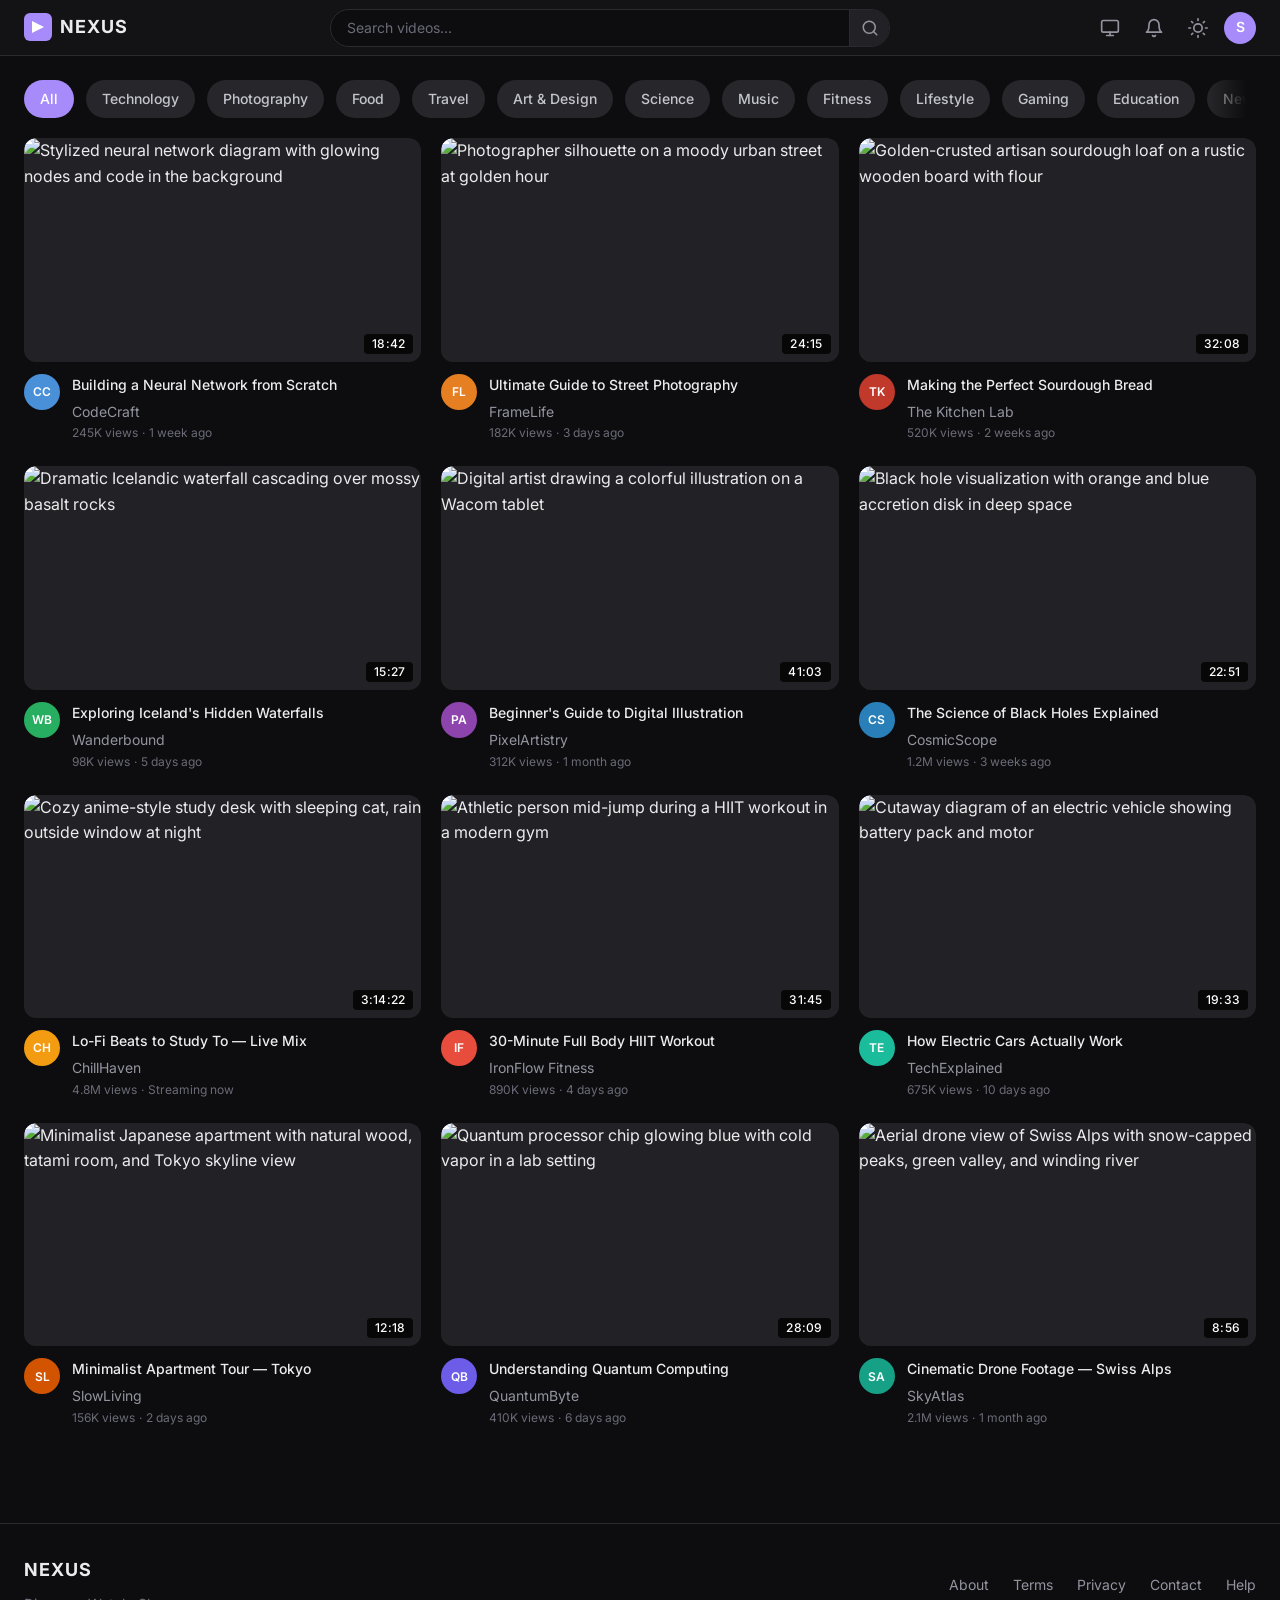
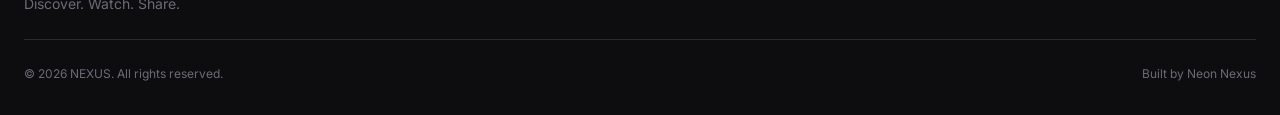
==== index.html @ ee6c2eea "feat(home): add semantic HTML, navigation, video cards, category chips, and responsive grid" ====
<!DOCTYPE html>
<html lang="en">
<head>
  <meta charset="UTF-8">
  <meta name="viewport" content="width=device-width, initial-scale=1.0">
  <meta name="description" content="NEXUS — Discover, watch, and share videos from creators around the world. A next-generation video streaming platform.">
  <meta name="theme-color" content="#0D0D0F">

  <title>NEXUS — Video Streaming Platform</title>

  <!-- Stylesheets -->
  <link rel="stylesheet" href="css/reset.css">
  <link rel="stylesheet" href="css/tokens.css">
  <link rel="stylesheet" href="css/global.css">
  <link rel="stylesheet" href="css/components/nav.css">
  <link rel="stylesheet" href="css/components/category-chips.css">
  <link rel="stylesheet" href="css/components/video-card.css">
  <link rel="stylesheet" href="css/components/footer.css">
  <link rel="stylesheet" href="css/pages/home.css">
</head>
<body data-theme="dark">

  <!-- ============================================================
       HEADER / NAVIGATION
       ============================================================ -->
  <header class="site-header" role="banner">
    <nav class="nav" aria-label="Primary navigation">

      <!-- Hamburger (mobile only) -->
      <button class="nav__hamburger" id="nav-hamburger" aria-label="Open menu" aria-expanded="false" aria-controls="nav-mobile-panel">
        <span class="nav__hamburger-line"></span>
        <span class="nav__hamburger-line"></span>
        <span class="nav__hamburger-line"></span>
      </button>

      <!-- Logo -->
      <a href="/" class="nav__logo" aria-label="NEXUS Home">
        <svg class="nav__logo-icon" viewBox="0 0 28 28" fill="none" xmlns="http://www.w3.org/2000/svg" aria-hidden="true">
          <rect width="28" height="28" rx="6" fill="currentColor"/>
          <path d="M8 8L20 14L8 20V8Z" fill="#FFFFFF"/>
        </svg>
        <span class="nav__logo-text">NEXUS</span>
      </a>

      <!-- Search Bar (visual placeholder — logic is Ananya's phase) -->
      <div class="nav__search">
        <form class="nav__search-form" role="search" action="#" onsubmit="return false;">
          <input
            type="search"
            class="nav__search-input"
            id="search-input"
            placeholder="Search videos..."
            aria-label="Search videos"
            autocomplete="off"
          >
          <!-- TODO(other-phase): Search submission logic (Ananya's phase) -->
          <button type="submit" class="nav__search-btn" aria-label="Search">
            <svg viewBox="0 0 24 24" fill="none" stroke="currentColor" stroke-width="2" stroke-linecap="round" stroke-linejoin="round" aria-hidden="true">
              <circle cx="11" cy="11" r="8"/>
              <line x1="21" y1="21" x2="16.65" y2="16.65"/>
            </svg>
          </button>
        </form>
      </div>

      <!-- Action Buttons -->
      <div class="nav__actions">
        <!-- Create / Upload (placeholder) -->
        <button class="nav__action-btn nav__action-btn--hide-mobile" id="btn-create" aria-label="Create video">
          <svg viewBox="0 0 24 24" fill="none" stroke="currentColor" stroke-width="2" stroke-linecap="round" stroke-linejoin="round" aria-hidden="true">
            <rect x="2" y="3" width="20" height="14" rx="2" ry="2"/>
            <line x1="8" y1="21" x2="16" y2="21"/>
            <line x1="12" y1="17" x2="12" y2="21"/>
          </svg>
        </button>

        <!-- Notifications (placeholder) -->
        <button class="nav__action-btn nav__action-btn--hide-mobile" id="btn-notifications" aria-label="Notifications">
          <svg viewBox="0 0 24 24" fill="none" stroke="currentColor" stroke-width="2" stroke-linecap="round" stroke-linejoin="round" aria-hidden="true">
            <path d="M18 8A6 6 0 0 0 6 8c0 7-3 9-3 9h18s-3-2-3-9"/>
            <path d="M13.73 21a2 2 0 0 1-3.46 0"/>
          </svg>
        </button>

        <!-- Theme Toggle -->
        <button class="nav__action-btn nav__theme-toggle" id="theme-toggle" aria-label="Switch to light mode">
          <!-- Sun icon (shown in dark mode — click to go light) -->
          <svg class="icon-sun" viewBox="0 0 24 24" fill="none" stroke="currentColor" stroke-width="2" stroke-linecap="round" stroke-linejoin="round" aria-hidden="true">
            <circle cx="12" cy="12" r="5"/>
            <line x1="12" y1="1" x2="12" y2="3"/>
            <line x1="12" y1="21" x2="12" y2="23"/>
            <line x1="4.22" y1="4.22" x2="5.64" y2="5.64"/>
            <line x1="18.36" y1="18.36" x2="19.78" y2="19.78"/>
            <line x1="1" y1="12" x2="3" y2="12"/>
            <line x1="21" y1="12" x2="23" y2="12"/>
            <line x1="4.22" y1="19.78" x2="5.64" y2="18.36"/>
            <line x1="18.36" y1="5.64" x2="19.78" y2="4.22"/>
          </svg>
          <!-- Moon icon (shown in light mode — click to go dark) -->
          <svg class="icon-moon" viewBox="0 0 24 24" fill="none" stroke="currentColor" stroke-width="2" stroke-linecap="round" stroke-linejoin="round" aria-hidden="true" style="display: none;">
            <path d="M21 12.79A9 9 0 1 1 11.21 3 7 7 0 0 0 21 12.79z"/>
          </svg>
        </button>

        <!-- Profile Avatar -->
        <button class="nav__avatar" id="btn-profile" aria-label="Your profile">
          S
        </button>
      </div>
    </nav>
  </header>

  <!-- Mobile Nav Panel -->
  <div class="nav__mobile-panel" id="nav-mobile-panel" aria-hidden="true">
    <div class="nav__mobile-search">
      <form class="nav__search-form" role="search" action="#" onsubmit="return false;">
        <input
          type="search"
          class="nav__search-input"
          placeholder="Search videos..."
          aria-label="Search videos on mobile"
          autocomplete="off"
        >
        <button type="submit" class="nav__search-btn" aria-label="Search">
          <svg viewBox="0 0 24 24" fill="none" stroke="currentColor" stroke-width="2" stroke-linecap="round" stroke-linejoin="round" aria-hidden="true">
            <circle cx="11" cy="11" r="8"/>
            <line x1="21" y1="21" x2="16.65" y2="16.65"/>
          </svg>
        </button>
      </form>
    </div>
    <ul class="nav__mobile-links">
      <li>
        <a href="/" class="nav__mobile-link" aria-current="page">
          <svg viewBox="0 0 24 24" fill="none" stroke="currentColor" stroke-width="2" stroke-linecap="round" stroke-linejoin="round" aria-hidden="true">
            <path d="M3 9l9-7 9 7v11a2 2 0 0 1-2 2H5a2 2 0 0 1-2-2z"/>
            <polyline points="9 22 9 12 15 12 15 22"/>
          </svg>
          Home
        </a>
      </li>
      <li>
        <a href="#" class="nav__mobile-link">
          <svg viewBox="0 0 24 24" fill="none" stroke="currentColor" stroke-width="2" stroke-linecap="round" stroke-linejoin="round" aria-hidden="true">
            <polygon points="23 7 16 12 23 17 23 7"/>
            <rect x="1" y="5" width="15" height="14" rx="2" ry="2"/>
          </svg>
          Trending
        </a>
      </li>
      <li>
        <a href="#" class="nav__mobile-link">
          <svg viewBox="0 0 24 24" fill="none" stroke="currentColor" stroke-width="2" stroke-linecap="round" stroke-linejoin="round" aria-hidden="true">
            <path d="M4 11a9 9 0 0 1 9 9"/>
            <path d="M4 4a16 16 0 0 1 16 16"/>
            <circle cx="5" cy="19" r="1"/>
          </svg>
          Subscriptions
        </a>
      </li>
      <li>
        <a href="#" class="nav__mobile-link">
          <svg viewBox="0 0 24 24" fill="none" stroke="currentColor" stroke-width="2" stroke-linecap="round" stroke-linejoin="round" aria-hidden="true">
            <rect x="2" y="2" width="20" height="20" rx="5" ry="5"/>
            <path d="M16 11.37A4 4 0 1 1 12.63 8 4 4 0 0 1 16 11.37z"/>
            <line x1="17.5" y1="6.5" x2="17.51" y2="6.5"/>
          </svg>
          Library
        </a>
      </li>
    </ul>
  </div>

  <!-- ============================================================
       MAIN CONTENT
       ============================================================ -->
  <main class="main-content container" id="main-content">

    <!-- Screen reader only page title -->
    <h1 class="sr-only">NEXUS — Home</h1>

    <!-- ========== Category Chips ========== -->
    <section class="category-chips category-chips--fade-right" aria-label="Video categories">
      <h2 class="sr-only">Categories</h2>
      <div class="category-chips__list" role="tablist" aria-label="Filter by category">
        <button class="category-chip category-chip--active" role="tab" aria-selected="true">All</button>
        <button class="category-chip" role="tab" aria-selected="false">Technology</button>
        <button class="category-chip" role="tab" aria-selected="false">Photography</button>
        <button class="category-chip" role="tab" aria-selected="false">Food</button>
        <button class="category-chip" role="tab" aria-selected="false">Travel</button>
        <button class="category-chip" role="tab" aria-selected="false">Art &amp; Design</button>
        <button class="category-chip" role="tab" aria-selected="false">Science</button>
        <button class="category-chip" role="tab" aria-selected="false">Music</button>
        <button class="category-chip" role="tab" aria-selected="false">Fitness</button>
        <button class="category-chip" role="tab" aria-selected="false">Lifestyle</button>
        <button class="category-chip" role="tab" aria-selected="false">Gaming</button>
        <button class="category-chip" role="tab" aria-selected="false">Education</button>
        <button class="category-chip" role="tab" aria-selected="false">News</button>
        <button class="category-chip" role="tab" aria-selected="false">Film</button>
      </div>
    </section>

    <!-- ========== Video Feed ========== -->
    <section class="video-feed" aria-label="Recommended videos">
      <h2 class="sr-only">Recommended</h2>

      <div class="video-grid">

        <!-- Video Card 1 -->
        <article class="video-card" data-video-id="v001">
          <a href="#" class="video-card__thumbnail" aria-label="Building a Neural Network from Scratch — 18 minutes 42 seconds">
            <img
              class="video-card__thumbnail-img"
              src="assets/thumbnails/thumbnail-01.jpg"
              alt="Stylized neural network diagram with glowing nodes and code in the background"
              loading="lazy"
            >
            <span class="video-card__duration" aria-hidden="true">18:42</span>
          </a>
          <div class="video-card__body">
            <div class="video-card__avatar" aria-hidden="true">
              <div class="video-card__avatar-img" style="background-color: #4A90D9; display:flex; align-items:center; justify-content:center; color:#fff; font-size:0.75rem; font-weight:600; width:100%; height:100%;">CC</div>
            </div>
            <div class="video-card__info">
              <h3 class="video-card__title">Building a Neural Network from Scratch</h3>
              <a href="#" class="video-card__channel">CodeCraft</a>
              <div class="video-card__meta">
                <span>245K views</span>
                <span class="video-card__meta-separator" aria-hidden="true"></span>
                <span>1 week ago</span>
              </div>
            </div>
          </div>
        </article>

        <!-- Video Card 2 -->
        <article class="video-card" data-video-id="v002">
          <a href="#" class="video-card__thumbnail" aria-label="Ultimate Guide to Street Photography — 24 minutes 15 seconds">
            <img
              class="video-card__thumbnail-img"
              src="assets/thumbnails/thumbnail-02.jpg"
              alt="Photographer silhouette on a moody urban street at golden hour"
              loading="lazy"
            >
            <span class="video-card__duration" aria-hidden="true">24:15</span>
          </a>
          <div class="video-card__body">
            <div class="video-card__avatar" aria-hidden="true">
              <div class="video-card__avatar-img" style="background-color: #E67E22; display:flex; align-items:center; justify-content:center; color:#fff; font-size:0.75rem; font-weight:600; width:100%; height:100%;">FL</div>
            </div>
            <div class="video-card__info">
              <h3 class="video-card__title">Ultimate Guide to Street Photography</h3>
              <a href="#" class="video-card__channel">FrameLife</a>
              <div class="video-card__meta">
                <span>182K views</span>
                <span class="video-card__meta-separator" aria-hidden="true"></span>
                <span>3 days ago</span>
              </div>
            </div>
          </div>
        </article>

        <!-- Video Card 3 -->
        <article class="video-card" data-video-id="v003">
          <a href="#" class="video-card__thumbnail" aria-label="Making the Perfect Sourdough Bread — 32 minutes 8 seconds">
            <img
              class="video-card__thumbnail-img"
              src="assets/thumbnails/thumbnail-03.jpg"
              alt="Golden-crusted artisan sourdough loaf on a rustic wooden board with flour"
              loading="lazy"
            >
            <span class="video-card__duration" aria-hidden="true">32:08</span>
          </a>
          <div class="video-card__body">
            <div class="video-card__avatar" aria-hidden="true">
              <div class="video-card__avatar-img" style="background-color: #C0392B; display:flex; align-items:center; justify-content:center; color:#fff; font-size:0.75rem; font-weight:600; width:100%; height:100%;">TK</div>
            </div>
            <div class="video-card__info">
              <h3 class="video-card__title">Making the Perfect Sourdough Bread</h3>
              <a href="#" class="video-card__channel">The Kitchen Lab</a>
              <div class="video-card__meta">
                <span>520K views</span>
                <span class="video-card__meta-separator" aria-hidden="true"></span>
                <span>2 weeks ago</span>
              </div>
            </div>
          </div>
        </article>

        <!-- Video Card 4 -->
        <article class="video-card" data-video-id="v004">
          <a href="#" class="video-card__thumbnail" aria-label="Exploring Iceland's Hidden Waterfalls — 15 minutes 27 seconds">
            <img
              class="video-card__thumbnail-img"
              src="assets/thumbnails/thumbnail-04.jpg"
              alt="Dramatic Icelandic waterfall cascading over mossy basalt rocks"
              loading="lazy"
            >
            <span class="video-card__duration" aria-hidden="true">15:27</span>
          </a>
          <div class="video-card__body">
            <div class="video-card__avatar" aria-hidden="true">
              <div class="video-card__avatar-img" style="background-color: #27AE60; display:flex; align-items:center; justify-content:center; color:#fff; font-size:0.75rem; font-weight:600; width:100%; height:100%;">WB</div>
            </div>
            <div class="video-card__info">
              <h3 class="video-card__title">Exploring Iceland's Hidden Waterfalls</h3>
              <a href="#" class="video-card__channel">Wanderbound</a>
              <div class="video-card__meta">
                <span>98K views</span>
                <span class="video-card__meta-separator" aria-hidden="true"></span>
                <span>5 days ago</span>
              </div>
            </div>
          </div>
        </article>

        <!-- Video Card 5 -->
        <article class="video-card" data-video-id="v005">
          <a href="#" class="video-card__thumbnail" aria-label="Beginner's Guide to Digital Illustration — 41 minutes 3 seconds">
            <img
              class="video-card__thumbnail-img"
              src="assets/thumbnails/thumbnail-05.jpg"
              alt="Digital artist drawing a colorful illustration on a Wacom tablet"
              loading="lazy"
            >
            <span class="video-card__duration" aria-hidden="true">41:03</span>
          </a>
          <div class="video-card__body">
            <div class="video-card__avatar" aria-hidden="true">
              <div class="video-card__avatar-img" style="background-color: #8E44AD; display:flex; align-items:center; justify-content:center; color:#fff; font-size:0.75rem; font-weight:600; width:100%; height:100%;">PA</div>
            </div>
            <div class="video-card__info">
              <h3 class="video-card__title">Beginner's Guide to Digital Illustration</h3>
              <a href="#" class="video-card__channel">PixelArtistry</a>
              <div class="video-card__meta">
                <span>312K views</span>
                <span class="video-card__meta-separator" aria-hidden="true"></span>
                <span>1 month ago</span>
              </div>
            </div>
          </div>
        </article>

        <!-- Video Card 6 -->
        <article class="video-card" data-video-id="v006">
          <a href="#" class="video-card__thumbnail" aria-label="The Science of Black Holes Explained — 22 minutes 51 seconds">
            <img
              class="video-card__thumbnail-img"
              src="assets/thumbnails/thumbnail-06.jpg"
              alt="Black hole visualization with orange and blue accretion disk in deep space"
              loading="lazy"
            >
            <span class="video-card__duration" aria-hidden="true">22:51</span>
          </a>
          <div class="video-card__body">
            <div class="video-card__avatar" aria-hidden="true">
              <div class="video-card__avatar-img" style="background-color: #2980B9; display:flex; align-items:center; justify-content:center; color:#fff; font-size:0.75rem; font-weight:600; width:100%; height:100%;">CS</div>
            </div>
            <div class="video-card__info">
              <h3 class="video-card__title">The Science of Black Holes Explained</h3>
              <a href="#" class="video-card__channel">CosmicScope</a>
              <div class="video-card__meta">
                <span>1.2M views</span>
                <span class="video-card__meta-separator" aria-hidden="true"></span>
                <span>3 weeks ago</span>
              </div>
            </div>
          </div>
        </article>

        <!-- Video Card 7 -->
        <article class="video-card" data-video-id="v007">
          <a href="#" class="video-card__thumbnail" aria-label="Lo-Fi Beats to Study To — Live Mix — 3 hours 14 minutes 22 seconds">
            <img
              class="video-card__thumbnail-img"
              src="assets/thumbnails/thumbnail-07.jpg"
              alt="Cozy anime-style study desk with sleeping cat, rain outside window at night"
              loading="lazy"
            >
            <span class="video-card__duration" aria-hidden="true">3:14:22</span>
          </a>
          <div class="video-card__body">
            <div class="video-card__avatar" aria-hidden="true">
              <div class="video-card__avatar-img" style="background-color: #F39C12; display:flex; align-items:center; justify-content:center; color:#fff; font-size:0.75rem; font-weight:600; width:100%; height:100%;">CH</div>
            </div>
            <div class="video-card__info">
              <h3 class="video-card__title">Lo-Fi Beats to Study To — Live Mix</h3>
              <a href="#" class="video-card__channel">ChillHaven</a>
              <div class="video-card__meta">
                <span>4.8M views</span>
                <span class="video-card__meta-separator" aria-hidden="true"></span>
                <span>Streaming now</span>
              </div>
            </div>
          </div>
        </article>

        <!-- Video Card 8 -->
        <article class="video-card" data-video-id="v008">
          <a href="#" class="video-card__thumbnail" aria-label="30-Minute Full Body HIIT Workout — 31 minutes 45 seconds">
            <img
              class="video-card__thumbnail-img"
              src="assets/thumbnails/thumbnail-08.jpg"
              alt="Athletic person mid-jump during a HIIT workout in a modern gym"
              loading="lazy"
            >
            <span class="video-card__duration" aria-hidden="true">31:45</span>
          </a>
          <div class="video-card__body">
            <div class="video-card__avatar" aria-hidden="true">
              <div class="video-card__avatar-img" style="background-color: #E74C3C; display:flex; align-items:center; justify-content:center; color:#fff; font-size:0.75rem; font-weight:600; width:100%; height:100%;">IF</div>
            </div>
            <div class="video-card__info">
              <h3 class="video-card__title">30-Minute Full Body HIIT Workout</h3>
              <a href="#" class="video-card__channel">IronFlow Fitness</a>
              <div class="video-card__meta">
                <span>890K views</span>
                <span class="video-card__meta-separator" aria-hidden="true"></span>
                <span>4 days ago</span>
              </div>
            </div>
          </div>
        </article>

        <!-- Video Card 9 -->
        <article class="video-card" data-video-id="v009">
          <a href="#" class="video-card__thumbnail" aria-label="How Electric Cars Actually Work — 19 minutes 33 seconds">
            <img
              class="video-card__thumbnail-img"
              src="assets/thumbnails/thumbnail-09.jpg"
              alt="Cutaway diagram of an electric vehicle showing battery pack and motor"
              loading="lazy"
            >
            <span class="video-card__duration" aria-hidden="true">19:33</span>
          </a>
          <div class="video-card__body">
            <div class="video-card__avatar" aria-hidden="true">
              <div class="video-card__avatar-img" style="background-color: #1ABC9C; display:flex; align-items:center; justify-content:center; color:#fff; font-size:0.75rem; font-weight:600; width:100%; height:100%;">TE</div>
            </div>
            <div class="video-card__info">
              <h3 class="video-card__title">How Electric Cars Actually Work</h3>
              <a href="#" class="video-card__channel">TechExplained</a>
              <div class="video-card__meta">
                <span>675K views</span>
                <span class="video-card__meta-separator" aria-hidden="true"></span>
                <span>10 days ago</span>
              </div>
            </div>
          </div>
        </article>

        <!-- Video Card 10 -->
        <article class="video-card" data-video-id="v010">
          <a href="#" class="video-card__thumbnail" aria-label="Minimalist Apartment Tour — Tokyo — 12 minutes 18 seconds">
            <img
              class="video-card__thumbnail-img"
              src="assets/thumbnails/thumbnail-10.jpg"
              alt="Minimalist Japanese apartment with natural wood, tatami room, and Tokyo skyline view"
              loading="lazy"
            >
            <span class="video-card__duration" aria-hidden="true">12:18</span>
          </a>
          <div class="video-card__body">
            <div class="video-card__avatar" aria-hidden="true">
              <div class="video-card__avatar-img" style="background-color: #D35400; display:flex; align-items:center; justify-content:center; color:#fff; font-size:0.75rem; font-weight:600; width:100%; height:100%;">SL</div>
            </div>
            <div class="video-card__info">
              <h3 class="video-card__title">Minimalist Apartment Tour — Tokyo</h3>
              <a href="#" class="video-card__channel">SlowLiving</a>
              <div class="video-card__meta">
                <span>156K views</span>
                <span class="video-card__meta-separator" aria-hidden="true"></span>
                <span>2 days ago</span>
              </div>
            </div>
          </div>
        </article>

        <!-- Video Card 11 -->
        <article class="video-card" data-video-id="v011">
          <a href="#" class="video-card__thumbnail" aria-label="Understanding Quantum Computing — 28 minutes 9 seconds">
            <img
              class="video-card__thumbnail-img"
              src="assets/thumbnails/thumbnail-11.jpg"
              alt="Quantum processor chip glowing blue with cold vapor in a lab setting"
              loading="lazy"
            >
            <span class="video-card__duration" aria-hidden="true">28:09</span>
          </a>
          <div class="video-card__body">
            <div class="video-card__avatar" aria-hidden="true">
              <div class="video-card__avatar-img" style="background-color: #6C5CE7; display:flex; align-items:center; justify-content:center; color:#fff; font-size:0.75rem; font-weight:600; width:100%; height:100%;">QB</div>
            </div>
            <div class="video-card__info">
              <h3 class="video-card__title">Understanding Quantum Computing</h3>
              <a href="#" class="video-card__channel">QuantumByte</a>
              <div class="video-card__meta">
                <span>410K views</span>
                <span class="video-card__meta-separator" aria-hidden="true"></span>
                <span>6 days ago</span>
              </div>
            </div>
          </div>
        </article>

        <!-- Video Card 12 -->
        <article class="video-card" data-video-id="v012">
          <a href="#" class="video-card__thumbnail" aria-label="Cinematic Drone Footage — Swiss Alps — 8 minutes 56 seconds">
            <img
              class="video-card__thumbnail-img"
              src="assets/thumbnails/thumbnail-12.jpg"
              alt="Aerial drone view of Swiss Alps with snow-capped peaks, green valley, and winding river"
              loading="lazy"
            >
            <span class="video-card__duration" aria-hidden="true">8:56</span>
          </a>
          <div class="video-card__body">
            <div class="video-card__avatar" aria-hidden="true">
              <div class="video-card__avatar-img" style="background-color: #16A085; display:flex; align-items:center; justify-content:center; color:#fff; font-size:0.75rem; font-weight:600; width:100%; height:100%;">SA</div>
            </div>
            <div class="video-card__info">
              <h3 class="video-card__title">Cinematic Drone Footage — Swiss Alps</h3>
              <a href="#" class="video-card__channel">SkyAtlas</a>
              <div class="video-card__meta">
                <span>2.1M views</span>
                <span class="video-card__meta-separator" aria-hidden="true"></span>
                <span>1 month ago</span>
              </div>
            </div>
          </div>
        </article>

      </div>
    </section>

  </main>

  <!-- ============================================================
       FOOTER
       ============================================================ -->
  <footer class="site-footer" role="contentinfo">
    <div class="footer__inner">
      <div class="footer__brand">
        <span class="footer__logo">NEXUS</span>
        <span class="footer__tagline">Discover. Watch. Share.</span>
      </div>
      <nav class="footer__links" aria-label="Footer navigation">
        <a href="#" class="footer__link">About</a>
        <a href="#" class="footer__link">Terms</a>
        <a href="#" class="footer__link">Privacy</a>
        <a href="#" class="footer__link">Contact</a>
        <a href="#" class="footer__link">Help</a>
      </nav>
    </div>
    <div class="footer__bottom">
      <span class="footer__copyright">&copy; 2026 NEXUS. All rights reserved.</span>
      <span class="footer__team">Built by Neon Nexus</span>
    </div>
  </footer>

  <!-- Scripts -->
  <script src="js/theme-toggle.js"></script>

</body>
</html>
---- css/tokens.css ----
/* ============================================================
   NEXUS Design Tokens
   All visual values (colors, type, spacing, shadows, radii,
   transitions) are defined here as CSS custom properties.
   
   Theme switching is handled via data-theme attribute on <body>.
   Default: dark theme. Light theme overrides below.
   ============================================================ */

/* --- Light Theme (default root values) --- */
:root,
[data-theme="light"] {
  /* Backgrounds */
  --color-bg-primary: #F8F9FA;
  --color-bg-secondary: #FFFFFF;
  --color-bg-tertiary: #F0F1F3;
  --color-bg-nav: #FFFFFF;

  /* Text */
  --color-text-primary: #111113;
  --color-text-secondary: #5C5C66;
  --color-text-tertiary: #8E8E99;

  /* Accent — Indigo-Violet */
  --color-accent: #6C5CE7;
  --color-accent-hover: #5A4BD6;
  --color-accent-subtle: #EDE9FE;

  /* Borders & Utility */
  --color-border: #E2E3E7;
  --color-danger: #E53E3E;

  /* Chips */
  --color-chip-bg: #E8E9EC;
  --color-chip-text: #3A3A42;
  --color-chip-active-bg: #6C5CE7;
  --color-chip-active-text: #FFFFFF;

  /* Shadows */
  --shadow-sm: 0 1px 2px rgba(0, 0, 0, 0.05);
  --shadow-md: 0 4px 12px rgba(0, 0, 0, 0.08);
  --shadow-lg: 0 8px 24px rgba(0, 0, 0, 0.12);

  /* Scrollbar */
  --color-scrollbar-thumb: #C4C4CC;
  --color-scrollbar-track: transparent;
}

/* --- Dark Theme --- */
[data-theme="dark"] {
  /* Backgrounds */
  --color-bg-primary: #0D0D0F;
  --color-bg-secondary: #18181B;
  --color-bg-tertiary: #222226;
  --color-bg-nav: #131316;

  /* Text */
  --color-text-primary: #ECECEE;
  --color-text-secondary: #9494A0;
  --color-text-tertiary: #6B6B78;

  /* Accent — Indigo-Violet (lighter for dark bg) */
  --color-accent: #A78BFA;
  --color-accent-hover: #B49CFC;
  --color-accent-subtle: #1E1639;

  /* Borders & Utility */
  --color-border: #2A2A2F;
  --color-danger: #FC8181;

  /* Chips */
  --color-chip-bg: #27272B;
  --color-chip-text: #C4C4CC;
  --color-chip-active-bg: #A78BFA;
  --color-chip-active-text: #FFFFFF;

  /* Shadows (increased opacity for dark surfaces) */
  --shadow-sm: 0 1px 2px rgba(0, 0, 0, 0.2);
  --shadow-md: 0 4px 12px rgba(0, 0, 0, 0.3);
  --shadow-lg: 0 8px 24px rgba(0, 0, 0, 0.4);

  /* Scrollbar */
  --color-scrollbar-thumb: #3A3A42;
  --color-scrollbar-track: transparent;
}

/* --- Typography --- */
:root {
  --font-family: 'Inter', system-ui, -apple-system, sans-serif;

  /* Type Scale */
  --font-size-xs: 0.75rem;    /* 12px */
  --font-size-sm: 0.875rem;   /* 14px */
  --font-size-base: 1rem;     /* 16px */
  --font-size-lg: 1.125rem;   /* 18px */
  --font-size-xl: 1.5rem;     /* 24px */
  --font-size-2xl: 2rem;      /* 32px */

  /* Font Weights */
  --font-weight-regular: 400;
  --font-weight-medium: 500;
  --font-weight-semibold: 600;
  --font-weight-bold: 700;

  /* Line Heights */
  --line-height-tight: 1.2;
  --line-height-snug: 1.3;
  --line-height-normal: 1.5;
  --line-height-relaxed: 1.6;
}

/* --- Spacing Scale (4px base) --- */
:root {
  --space-1: 0.25rem;   /* 4px */
  --space-2: 0.5rem;    /* 8px */
  --space-3: 0.75rem;   /* 12px */
  --space-4: 1rem;      /* 16px */
  --space-5: 1.25rem;   /* 20px */
  --space-6: 1.5rem;    /* 24px */
  --space-8: 2rem;      /* 32px */
  --space-10: 2.5rem;   /* 40px */
  --space-12: 3rem;     /* 48px */
  --space-16: 4rem;     /* 64px */
}

/* --- Border Radius --- */
:root {
  --radius-sm: 4px;
  --radius-md: 8px;
  --radius-lg: 12px;
  --radius-full: 9999px;
}

/* --- Transitions --- */
:root {
  --transition-fast: 120ms ease;
  --transition-base: 200ms ease;
  --transition-slow: 350ms ease;
}

/* --- Z-Index Scale --- */
:root {
  --z-dropdown: 100;
  --z-nav: 200;
  --z-overlay: 300;
  --z-modal: 400;
}

/* --- Layout --- */
:root {
  --nav-height: 3.5rem;       /* 56px */
  --content-max-width: 1600px;
  --content-padding: var(--space-6);
}
---- css/global.css ----
/* ============================================================
   NEXUS Global Styles
   Base typography, body styling, scrollbar, utilities, and
   layout helpers. Applies design tokens from tokens.css.
   ============================================================ */

/* --- Google Fonts import (Inter) --- */
@import url('https://fonts.googleapis.com/css2?family=Inter:wght@400;500;600;700&display=swap');

/* --- Body --- */
body {
  font-family: var(--font-family);
  font-size: var(--font-size-base);
  font-weight: var(--font-weight-regular);
  line-height: var(--line-height-relaxed);
  color: var(--color-text-primary);
  background-color: var(--color-bg-primary);
  transition: background-color var(--transition-base), color var(--transition-base);
}

/* --- Headings --- */
h1, h2, h3, h4, h5, h6 {
  color: var(--color-text-primary);
  line-height: var(--line-height-snug);
}

h1 {
  font-size: var(--font-size-2xl);
  font-weight: var(--font-weight-bold);
}

h2 {
  font-size: var(--font-size-xl);
  font-weight: var(--font-weight-semibold);
}

h3 {
  font-size: var(--font-size-lg);
  font-weight: var(--font-weight-medium);
}

/* --- Links --- */
a:hover {
  color: var(--color-accent);
}

/* --- Focus Visible --- */
:focus-visible {
  outline: 2px solid var(--color-accent);
  outline-offset: 2px;
}

/* Remove default focus for mouse users */
:focus:not(:focus-visible) {
  outline: none;
}

/* --- Scrollbar Styling (Webkit) --- */
::-webkit-scrollbar {
  width: 8px;
  height: 8px;
}

::-webkit-scrollbar-track {
  background: var(--color-scrollbar-track);
}

::-webkit-scrollbar-thumb {
  background: var(--color-scrollbar-thumb);
  border-radius: var(--radius-full);
}

::-webkit-scrollbar-thumb:hover {
  background: var(--color-text-tertiary);
}

/* Firefox scrollbar */
* {
  scrollbar-width: thin;
  scrollbar-color: var(--color-scrollbar-thumb) var(--color-scrollbar-track);
}

/* --- Utility Classes --- */

/* Screen reader only */
.sr-only {
  position: absolute;
  width: 1px;
  height: 1px;
  padding: 0;
  margin: -1px;
  overflow: hidden;
  clip: rect(0, 0, 0, 0);
  white-space: nowrap;
  border: 0;
}

/* Container */
.container {
  width: 100%;
  max-width: var(--content-max-width);
  margin-inline: auto;
  padding-inline: var(--content-padding);
}

/* Text truncation (single line) */
.text-truncate {
  overflow: hidden;
  text-overflow: ellipsis;
  white-space: nowrap;
}

/* Multi-line clamp */
.line-clamp-2 {
  display: -webkit-box;
  -webkit-line-clamp: 2;
  -webkit-box-orient: vertical;
  overflow: hidden;
}

/* --- Selection --- */
::selection {
  background-color: var(--color-accent);
  color: #FFFFFF;
}
---- css/components/nav.css ----
/* ============================================================
   NEXUS Navigation Component
   Top navigation bar with logo, search, and action controls.
   Responsive: collapses to hamburger menu on mobile.
   ============================================================ */

/* --- Nav Bar --- */
.site-header {
  position: fixed;
  top: 0;
  left: 0;
  right: 0;
  z-index: var(--z-nav);
  height: var(--nav-height);
  background-color: var(--color-bg-nav);
  border-bottom: 1px solid var(--color-border);
  transition: background-color var(--transition-base), border-color var(--transition-base);
}

.nav {
  display: flex;
  align-items: center;
  gap: var(--space-4);
  height: 100%;
  max-width: var(--content-max-width);
  margin-inline: auto;
  padding-inline: var(--content-padding);
}

/* --- Logo --- */
.nav__logo {
  display: flex;
  align-items: center;
  gap: var(--space-2);
  flex-shrink: 0;
  text-decoration: none;
}

.nav__logo-icon {
  width: 28px;
  height: 28px;
  color: var(--color-accent);
}

.nav__logo-text {
  font-size: var(--font-size-lg);
  font-weight: var(--font-weight-bold);
  color: var(--color-text-primary);
  letter-spacing: 0.06em;
}

/* --- Search Bar --- */
.nav__search {
  flex: 1;
  max-width: 560px;
  margin-inline: auto;
  display: flex;
  align-items: center;
}

.nav__search-form {
  display: flex;
  align-items: center;
  width: 100%;
  background-color: var(--color-bg-primary);
  border: 1px solid var(--color-border);
  border-radius: var(--radius-full);
  overflow: hidden;
  transition: border-color var(--transition-fast);
}

.nav__search-form:focus-within {
  border-color: var(--color-accent);
}

.nav__search-input {
  flex: 1;
  height: 36px;
  padding-inline: var(--space-4);
  background: transparent;
  border: none;
  font-size: var(--font-size-sm);
  color: var(--color-text-primary);
}

.nav__search-input::placeholder {
  color: var(--color-text-tertiary);
}

.nav__search-input:focus {
  outline: none;
}

.nav__search-btn {
  display: flex;
  align-items: center;
  justify-content: center;
  width: 40px;
  height: 36px;
  background-color: var(--color-bg-tertiary);
  border-left: 1px solid var(--color-border);
  color: var(--color-text-secondary);
  transition: color var(--transition-fast), background-color var(--transition-fast);
}

.nav__search-btn:hover {
  color: var(--color-text-primary);
  background-color: var(--color-border);
}

.nav__search-btn svg {
  width: 18px;
  height: 18px;
}

/* --- Nav Actions --- */
.nav__actions {
  display: flex;
  align-items: center;
  gap: var(--space-2);
  flex-shrink: 0;
}

.nav__action-btn {
  display: flex;
  align-items: center;
  justify-content: center;
  width: 36px;
  height: 36px;
  border-radius: var(--radius-full);
  color: var(--color-text-secondary);
  transition: color var(--transition-fast), background-color var(--transition-fast);
}

.nav__action-btn:hover {
  color: var(--color-text-primary);
  background-color: var(--color-bg-tertiary);
}

.nav__action-btn svg {
  width: 20px;
  height: 20px;
}

/* Theme toggle button specific */
.nav__theme-toggle {
  position: relative;
}

/* Avatar */
.nav__avatar {
  width: 32px;
  height: 32px;
  border-radius: var(--radius-full);
  background-color: var(--color-accent);
  display: flex;
  align-items: center;
  justify-content: center;
  color: #FFFFFF;
  font-size: var(--font-size-sm);
  font-weight: var(--font-weight-semibold);
  cursor: pointer;
  transition: opacity var(--transition-fast);
}

.nav__avatar:hover {
  opacity: 0.85;
}

/* --- Hamburger Menu Button --- */
.nav__hamburger {
  display: none; /* shown on mobile */
  flex-direction: column;
  justify-content: center;
  align-items: center;
  width: 36px;
  height: 36px;
  gap: 5px;
  border-radius: var(--radius-md);
  color: var(--color-text-secondary);
  transition: color var(--transition-fast);
}

.nav__hamburger:hover {
  color: var(--color-text-primary);
}

.nav__hamburger-line {
  display: block;
  width: 18px;
  height: 2px;
  background-color: currentColor;
  border-radius: 1px;
  transition: transform var(--transition-base), opacity var(--transition-fast);
}

/* Hamburger active/open state */
.nav__hamburger[aria-expanded="true"] .nav__hamburger-line:nth-child(1) {
  transform: translateY(7px) rotate(45deg);
}

.nav__hamburger[aria-expanded="true"] .nav__hamburger-line:nth-child(2) {
  opacity: 0;
}

.nav__hamburger[aria-expanded="true"] .nav__hamburger-line:nth-child(3) {
  transform: translateY(-7px) rotate(-45deg);
}

/* --- Mobile Nav Panel --- */
.nav__mobile-panel {
  display: none;
  position: fixed;
  top: var(--nav-height);
  left: 0;
  right: 0;
  bottom: 0;
  background-color: var(--color-bg-nav);
  border-top: 1px solid var(--color-border);
  padding: var(--space-6);
  z-index: var(--z-overlay);
  overflow-y: auto;
  animation: slideDown var(--transition-slow) forwards;
}

.nav__mobile-panel[aria-hidden="false"] {
  display: block;
}

@keyframes slideDown {
  from {
    opacity: 0;
    transform: translateY(-8px);
  }
  to {
    opacity: 1;
    transform: translateY(0);
  }
}

.nav__mobile-search {
  margin-bottom: var(--space-6);
}

.nav__mobile-search .nav__search-form {
  max-width: none;
}

.nav__mobile-links {
  display: flex;
  flex-direction: column;
  gap: var(--space-1);
}

.nav__mobile-link {
  display: flex;
  align-items: center;
  gap: var(--space-3);
  padding: var(--space-3) var(--space-4);
  border-radius: var(--radius-md);
  color: var(--color-text-primary);
  font-size: var(--font-size-base);
  font-weight: var(--font-weight-medium);
  transition: background-color var(--transition-fast);
}

.nav__mobile-link:hover {
  background-color: var(--color-bg-tertiary);
  color: var(--color-text-primary);
}

.nav__mobile-link svg {
  width: 20px;
  height: 20px;
  color: var(--color-text-secondary);
}

/* --- Responsive --- */

/* Tablet and below: hide search bar in main nav, show hamburger */
@media (max-width: 639px) {
  .nav__search {
    display: none;
  }

  .nav__hamburger {
    display: flex;
  }

  /* Hide some action buttons on mobile, keep theme toggle */
  .nav__action-btn--hide-mobile {
    display: none;
  }
}

/* Tablet: show search, hide hamburger */
@media (min-width: 640px) {
  .nav__mobile-panel {
    display: none !important;
  }
}
---- css/components/category-chips.css ----
/* ============================================================
   NEXUS Category Chips Component
   Horizontally scrollable row of category filter chips.
   Visual only — filter logic is handled by Ananya's phase.
   ============================================================ */

/* --- Chip Row Container --- */
.category-chips {
  position: relative;
  padding-block: var(--space-4);
}

.category-chips__list {
  display: flex;
  gap: var(--space-3);
  overflow-x: auto;
  scroll-behavior: smooth;
  -webkit-overflow-scrolling: touch;
  padding-bottom: var(--space-1); /* space for scrollbar */

  /* Hide scrollbar but keep functionality */
  -ms-overflow-style: none;
  scrollbar-width: none;
}

.category-chips__list::-webkit-scrollbar {
  display: none;
}

/* --- Individual Chip --- */
.category-chip {
  flex-shrink: 0;
  padding: var(--space-2) var(--space-4);
  background-color: var(--color-chip-bg);
  color: var(--color-chip-text);
  font-size: var(--font-size-sm);
  font-weight: var(--font-weight-medium);
  border-radius: var(--radius-full);
  white-space: nowrap;
  cursor: pointer;
  border: none;
  transition: background-color var(--transition-fast), color var(--transition-fast);
}

.category-chip:hover {
  background-color: var(--color-bg-tertiary);
  color: var(--color-text-primary);
}

/* Active state */
.category-chip--active {
  background-color: var(--color-chip-active-bg);
  color: var(--color-chip-active-text);
}

.category-chip--active:hover {
  background-color: var(--color-accent-hover);
  color: var(--color-chip-active-text);
}

/* --- Fade Indicators (left/right scroll hints) --- */
.category-chips::before,
.category-chips::after {
  content: "";
  position: absolute;
  top: 0;
  bottom: 0;
  width: 48px;
  pointer-events: none;
  z-index: 1;
  opacity: 0;
  transition: opacity var(--transition-fast);
}

.category-chips::before {
  left: 0;
  background: linear-gradient(to right, var(--color-bg-primary) 20%, transparent);
}

.category-chips::after {
  right: 0;
  background: linear-gradient(to left, var(--color-bg-primary) 20%, transparent);
}

/* Show fade when scrollable — toggled via JS or :has() if supported */
.category-chips--fade-right::after {
  opacity: 1;
}

.category-chips--fade-left::before {
  opacity: 1;
}
---- css/components/video-card.css ----
/* ============================================================
   NEXUS Video Card Component
   Reusable card with thumbnail, duration badge, channel info,
   and metadata. Structure maps 1:1 to a future React component.
   ============================================================ */

/* --- Card Container --- */
.video-card {
  display: flex;
  flex-direction: column;
  border-radius: var(--radius-lg);
  overflow: hidden;
  background-color: transparent;
  cursor: pointer;
  transition: transform var(--transition-base);
}

.video-card:hover {
  transform: translateY(-2px);
}

.video-card:hover .video-card__thumbnail-img {
  transform: scale(1.03);
}

/* --- Thumbnail --- */
.video-card__thumbnail {
  position: relative;
  aspect-ratio: 16 / 9;
  border-radius: var(--radius-lg);
  overflow: hidden;
  background-color: var(--color-bg-tertiary);
}

.video-card__thumbnail-img {
  width: 100%;
  height: 100%;
  object-fit: cover;
  transition: transform var(--transition-base);
}

/* Duration Badge */
.video-card__duration {
  position: absolute;
  bottom: var(--space-2);
  right: var(--space-2);
  padding: var(--space-1) var(--space-2);
  background-color: rgba(0, 0, 0, 0.8);
  color: #FFFFFF;
  font-size: var(--font-size-xs);
  font-weight: var(--font-weight-medium);
  line-height: 1;
  border-radius: var(--radius-sm);
  letter-spacing: 0.02em;
}

/* --- Card Body --- */
.video-card__body {
  display: flex;
  gap: var(--space-3);
  padding-top: var(--space-3);
}

/* Channel Avatar */
.video-card__avatar {
  flex-shrink: 0;
  width: 36px;
  height: 36px;
  border-radius: var(--radius-full);
  background-color: var(--color-bg-tertiary);
  overflow: hidden;
}

.video-card__avatar-img {
  width: 100%;
  height: 100%;
  object-fit: cover;
}

/* Text Content */
.video-card__info {
  flex: 1;
  min-width: 0; /* allow text truncation */
}

.video-card__title {
  font-size: var(--font-size-sm);
  font-weight: var(--font-weight-medium);
  color: var(--color-text-primary);
  line-height: var(--line-height-normal);
  display: -webkit-box;
  -webkit-line-clamp: 2;
  -webkit-box-orient: vertical;
  overflow: hidden;
  margin-bottom: var(--space-1);
}

.video-card__channel {
  font-size: var(--font-size-sm);
  color: var(--color-text-secondary);
  line-height: var(--line-height-normal);
  transition: color var(--transition-fast);
}

.video-card__channel:hover {
  color: var(--color-text-primary);
}

.video-card__meta {
  display: flex;
  align-items: center;
  gap: var(--space-1);
  font-size: var(--font-size-xs);
  color: var(--color-text-tertiary);
  line-height: var(--line-height-normal);
}

.video-card__meta-separator {
  display: inline-block;
}

.video-card__meta-separator::before {
  content: "·";
}
---- css/components/footer.css ----
/* ============================================================
   NEXUS Footer Component
   Minimal site footer with links and copyright.
   ============================================================ */

.site-footer {
  border-top: 1px solid var(--color-border);
  padding: var(--space-8) var(--content-padding);
  margin-top: var(--space-16);
  transition: border-color var(--transition-base);
}

.footer__inner {
  max-width: var(--content-max-width);
  margin-inline: auto;
  display: flex;
  flex-wrap: wrap;
  justify-content: space-between;
  align-items: center;
  gap: var(--space-6);
}

.footer__brand {
  display: flex;
  flex-direction: column;
  gap: var(--space-2);
}

.footer__logo {
  font-size: var(--font-size-lg);
  font-weight: var(--font-weight-bold);
  color: var(--color-text-primary);
  letter-spacing: 0.06em;
}

.footer__tagline {
  font-size: var(--font-size-sm);
  color: var(--color-text-tertiary);
}

.footer__links {
  display: flex;
  gap: var(--space-6);
}

.footer__link {
  font-size: var(--font-size-sm);
  color: var(--color-text-secondary);
  transition: color var(--transition-fast);
}

.footer__link:hover {
  color: var(--color-accent);
}

.footer__bottom {
  max-width: var(--content-max-width);
  margin-inline: auto;
  margin-top: var(--space-6);
  padding-top: var(--space-6);
  border-top: 1px solid var(--color-border);
  display: flex;
  flex-wrap: wrap;
  justify-content: space-between;
  align-items: center;
  gap: var(--space-4);
}

.footer__copyright {
  font-size: var(--font-size-xs);
  color: var(--color-text-tertiary);
}

.footer__team {
  font-size: var(--font-size-xs);
  color: var(--color-text-tertiary);
}

/* --- Responsive --- */
@media (max-width: 639px) {
  .footer__inner {
    flex-direction: column;
    align-items: flex-start;
  }

  .footer__links {
    flex-wrap: wrap;
    gap: var(--space-4);
  }

  .footer__bottom {
    flex-direction: column;
    align-items: flex-start;
  }
}
---- css/pages/home.css ----
/* ============================================================
   NEXUS Home Page Styles
   Layout for the home feed: category chips + video grid.
   ============================================================ */

/* --- Main Content Area --- */
.main-content {
  padding-top: calc(var(--nav-height) + var(--space-2));
  min-height: 100vh;
}

/* --- Video Feed Section --- */
.video-feed {
  padding-bottom: var(--space-8);
}

.video-feed__heading {
  font-size: var(--font-size-xl);
  font-weight: var(--font-weight-semibold);
  color: var(--color-text-primary);
  margin-bottom: var(--space-6);
}

/* --- Video Grid --- */
.video-grid {
  display: grid;
  grid-template-columns: repeat(4, 1fr);
  gap: var(--space-6) var(--space-5);
}

/* --- Responsive Grid --- */
@media (max-width: 1399px) {
  .video-grid {
    grid-template-columns: repeat(3, 1fr);
  }
}

@media (max-width: 1023px) {
  .video-grid {
    grid-template-columns: repeat(2, 1fr);
  }
}

@media (max-width: 639px) {
  .video-grid {
    grid-template-columns: 1fr;
    gap: var(--space-6);
  }

  .main-content {
    padding-top: calc(var(--nav-height) + var(--space-1));
  }
}

/* --- Fluid heading on smaller screens --- */
@media (max-width: 1023px) {
  .video-feed__heading {
    font-size: clamp(var(--font-size-lg), 3vw, var(--font-size-xl));
  }
}
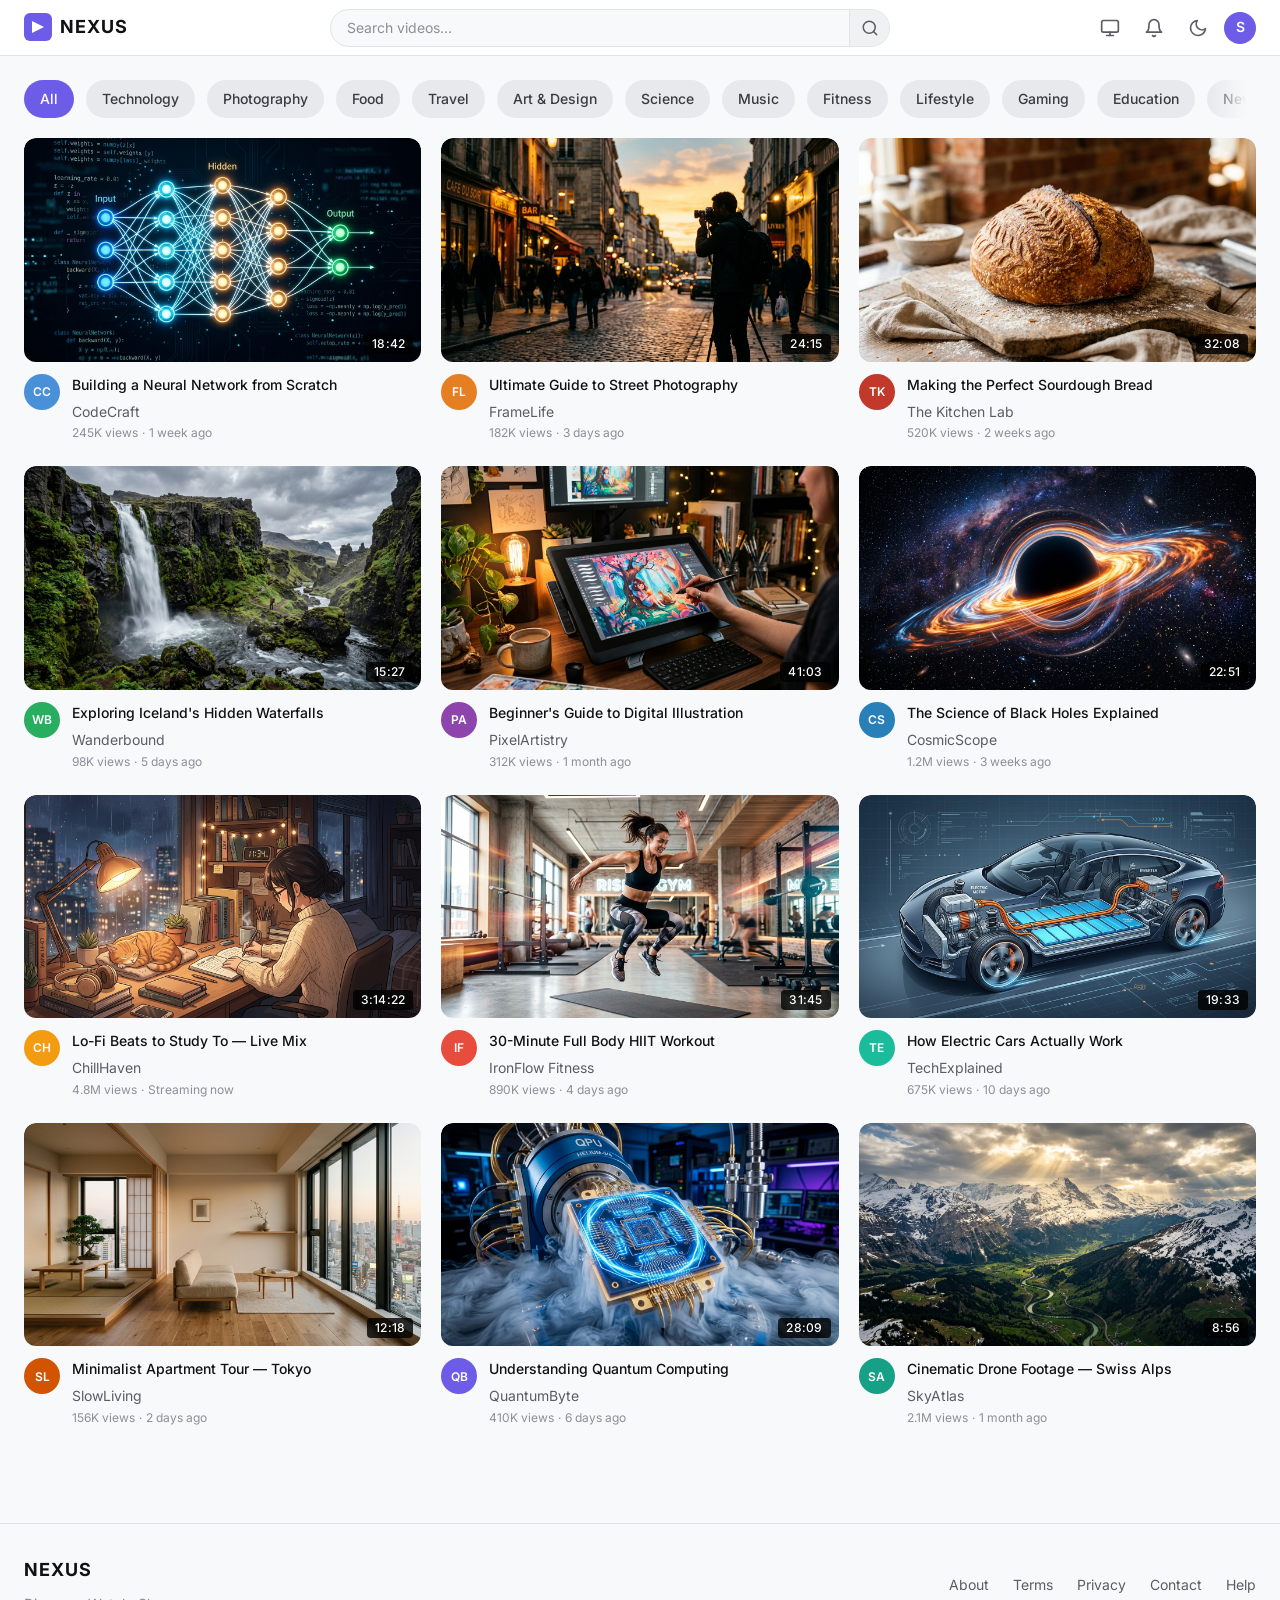
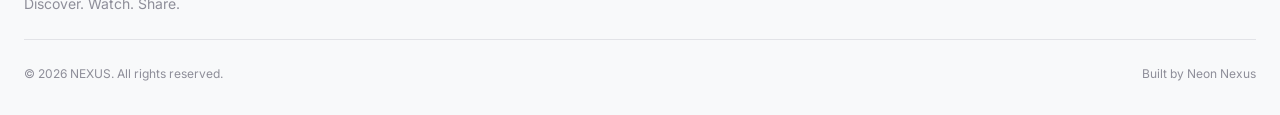
==== commit 558cc438: "chore: finalize foundation phase for team handoff - Add data-category attributes to chips and video " ====
--- a/index.html
+++ b/index.html
@@ -183,20 +183,20 @@
     <section class="category-chips category-chips--fade-right" aria-label="Video categories">
       <h2 class="sr-only">Categories</h2>
       <div class="category-chips__list" role="tablist" aria-label="Filter by category">
-        <button class="category-chip category-chip--active" role="tab" aria-selected="true">All</button>
-        <button class="category-chip" role="tab" aria-selected="false">Technology</button>
-        <button class="category-chip" role="tab" aria-selected="false">Photography</button>
-        <button class="category-chip" role="tab" aria-selected="false">Food</button>
-        <button class="category-chip" role="tab" aria-selected="false">Travel</button>
-        <button class="category-chip" role="tab" aria-selected="false">Art &amp; Design</button>
-        <button class="category-chip" role="tab" aria-selected="false">Science</button>
-        <button class="category-chip" role="tab" aria-selected="false">Music</button>
-        <button class="category-chip" role="tab" aria-selected="false">Fitness</button>
-        <button class="category-chip" role="tab" aria-selected="false">Lifestyle</button>
-        <button class="category-chip" role="tab" aria-selected="false">Gaming</button>
-        <button class="category-chip" role="tab" aria-selected="false">Education</button>
-        <button class="category-chip" role="tab" aria-selected="false">News</button>
-        <button class="category-chip" role="tab" aria-selected="false">Film</button>
+        <button class="category-chip category-chip--active" role="tab" aria-selected="true" data-category="all">All</button>
+        <button class="category-chip" role="tab" aria-selected="false" data-category="technology">Technology</button>
+        <button class="category-chip" role="tab" aria-selected="false" data-category="photography">Photography</button>
+        <button class="category-chip" role="tab" aria-selected="false" data-category="food">Food</button>
+        <button class="category-chip" role="tab" aria-selected="false" data-category="travel">Travel</button>
+        <button class="category-chip" role="tab" aria-selected="false" data-category="art-design">Art &amp; Design</button>
+        <button class="category-chip" role="tab" aria-selected="false" data-category="science">Science</button>
+        <button class="category-chip" role="tab" aria-selected="false" data-category="music">Music</button>
+        <button class="category-chip" role="tab" aria-selected="false" data-category="fitness">Fitness</button>
+        <button class="category-chip" role="tab" aria-selected="false" data-category="lifestyle">Lifestyle</button>
+        <button class="category-chip" role="tab" aria-selected="false" data-category="gaming">Gaming</button>
+        <button class="category-chip" role="tab" aria-selected="false" data-category="education">Education</button>
+        <button class="category-chip" role="tab" aria-selected="false" data-category="news">News</button>
+        <button class="category-chip" role="tab" aria-selected="false" data-category="film">Film</button>
       </div>
     </section>
 
@@ -207,7 +207,7 @@
       <div class="video-grid">
 
         <!-- Video Card 1 -->
-        <article class="video-card" data-video-id="v001">
+        <article class="video-card" data-video-id="v001" data-category="technology">
           <a href="#" class="video-card__thumbnail" aria-label="Building a Neural Network from Scratch — 18 minutes 42 seconds">
             <img
               class="video-card__thumbnail-img"
@@ -234,7 +234,7 @@
         </article>
 
         <!-- Video Card 2 -->
-        <article class="video-card" data-video-id="v002">
+        <article class="video-card" data-video-id="v002" data-category="photography">
           <a href="#" class="video-card__thumbnail" aria-label="Ultimate Guide to Street Photography — 24 minutes 15 seconds">
             <img
               class="video-card__thumbnail-img"
@@ -261,7 +261,7 @@
         </article>
 
         <!-- Video Card 3 -->
-        <article class="video-card" data-video-id="v003">
+        <article class="video-card" data-video-id="v003" data-category="food">
           <a href="#" class="video-card__thumbnail" aria-label="Making the Perfect Sourdough Bread — 32 minutes 8 seconds">
             <img
               class="video-card__thumbnail-img"
@@ -288,7 +288,7 @@
         </article>
 
         <!-- Video Card 4 -->
-        <article class="video-card" data-video-id="v004">
+        <article class="video-card" data-video-id="v004" data-category="travel">
           <a href="#" class="video-card__thumbnail" aria-label="Exploring Iceland's Hidden Waterfalls — 15 minutes 27 seconds">
             <img
               class="video-card__thumbnail-img"
@@ -315,7 +315,7 @@
         </article>
 
         <!-- Video Card 5 -->
-        <article class="video-card" data-video-id="v005">
+        <article class="video-card" data-video-id="v005" data-category="art-design">
           <a href="#" class="video-card__thumbnail" aria-label="Beginner's Guide to Digital Illustration — 41 minutes 3 seconds">
             <img
               class="video-card__thumbnail-img"
@@ -342,7 +342,7 @@
         </article>
 
         <!-- Video Card 6 -->
-        <article class="video-card" data-video-id="v006">
+        <article class="video-card" data-video-id="v006" data-category="science">
           <a href="#" class="video-card__thumbnail" aria-label="The Science of Black Holes Explained — 22 minutes 51 seconds">
             <img
               class="video-card__thumbnail-img"
@@ -369,7 +369,7 @@
         </article>
 
         <!-- Video Card 7 -->
-        <article class="video-card" data-video-id="v007">
+        <article class="video-card" data-video-id="v007" data-category="music">
           <a href="#" class="video-card__thumbnail" aria-label="Lo-Fi Beats to Study To — Live Mix — 3 hours 14 minutes 22 seconds">
             <img
               class="video-card__thumbnail-img"
@@ -396,7 +396,7 @@
         </article>
 
         <!-- Video Card 8 -->
-        <article class="video-card" data-video-id="v008">
+        <article class="video-card" data-video-id="v008" data-category="fitness">
           <a href="#" class="video-card__thumbnail" aria-label="30-Minute Full Body HIIT Workout — 31 minutes 45 seconds">
             <img
               class="video-card__thumbnail-img"
@@ -423,7 +423,7 @@
         </article>
 
         <!-- Video Card 9 -->
-        <article class="video-card" data-video-id="v009">
+        <article class="video-card" data-video-id="v009" data-category="technology">
           <a href="#" class="video-card__thumbnail" aria-label="How Electric Cars Actually Work — 19 minutes 33 seconds">
             <img
               class="video-card__thumbnail-img"
@@ -450,7 +450,7 @@
         </article>
 
         <!-- Video Card 10 -->
-        <article class="video-card" data-video-id="v010">
+        <article class="video-card" data-video-id="v010" data-category="lifestyle">
           <a href="#" class="video-card__thumbnail" aria-label="Minimalist Apartment Tour — Tokyo — 12 minutes 18 seconds">
             <img
               class="video-card__thumbnail-img"
@@ -477,7 +477,7 @@
         </article>
 
         <!-- Video Card 11 -->
-        <article class="video-card" data-video-id="v011">
+        <article class="video-card" data-video-id="v011" data-category="science">
           <a href="#" class="video-card__thumbnail" aria-label="Understanding Quantum Computing — 28 minutes 9 seconds">
             <img
               class="video-card__thumbnail-img"
@@ -504,7 +504,7 @@
         </article>
 
         <!-- Video Card 12 -->
-        <article class="video-card" data-video-id="v012">
+        <article class="video-card" data-video-id="v012" data-category="travel">
           <a href="#" class="video-card__thumbnail" aria-label="Cinematic Drone Footage — Swiss Alps — 8 minutes 56 seconds">
             <img
               class="video-card__thumbnail-img"
@@ -559,6 +559,7 @@
   </footer>
 
   <!-- Scripts -->
+  <script src="data/videos.js"></script>
   <script src="js/theme-toggle.js"></script>
 
 </body>
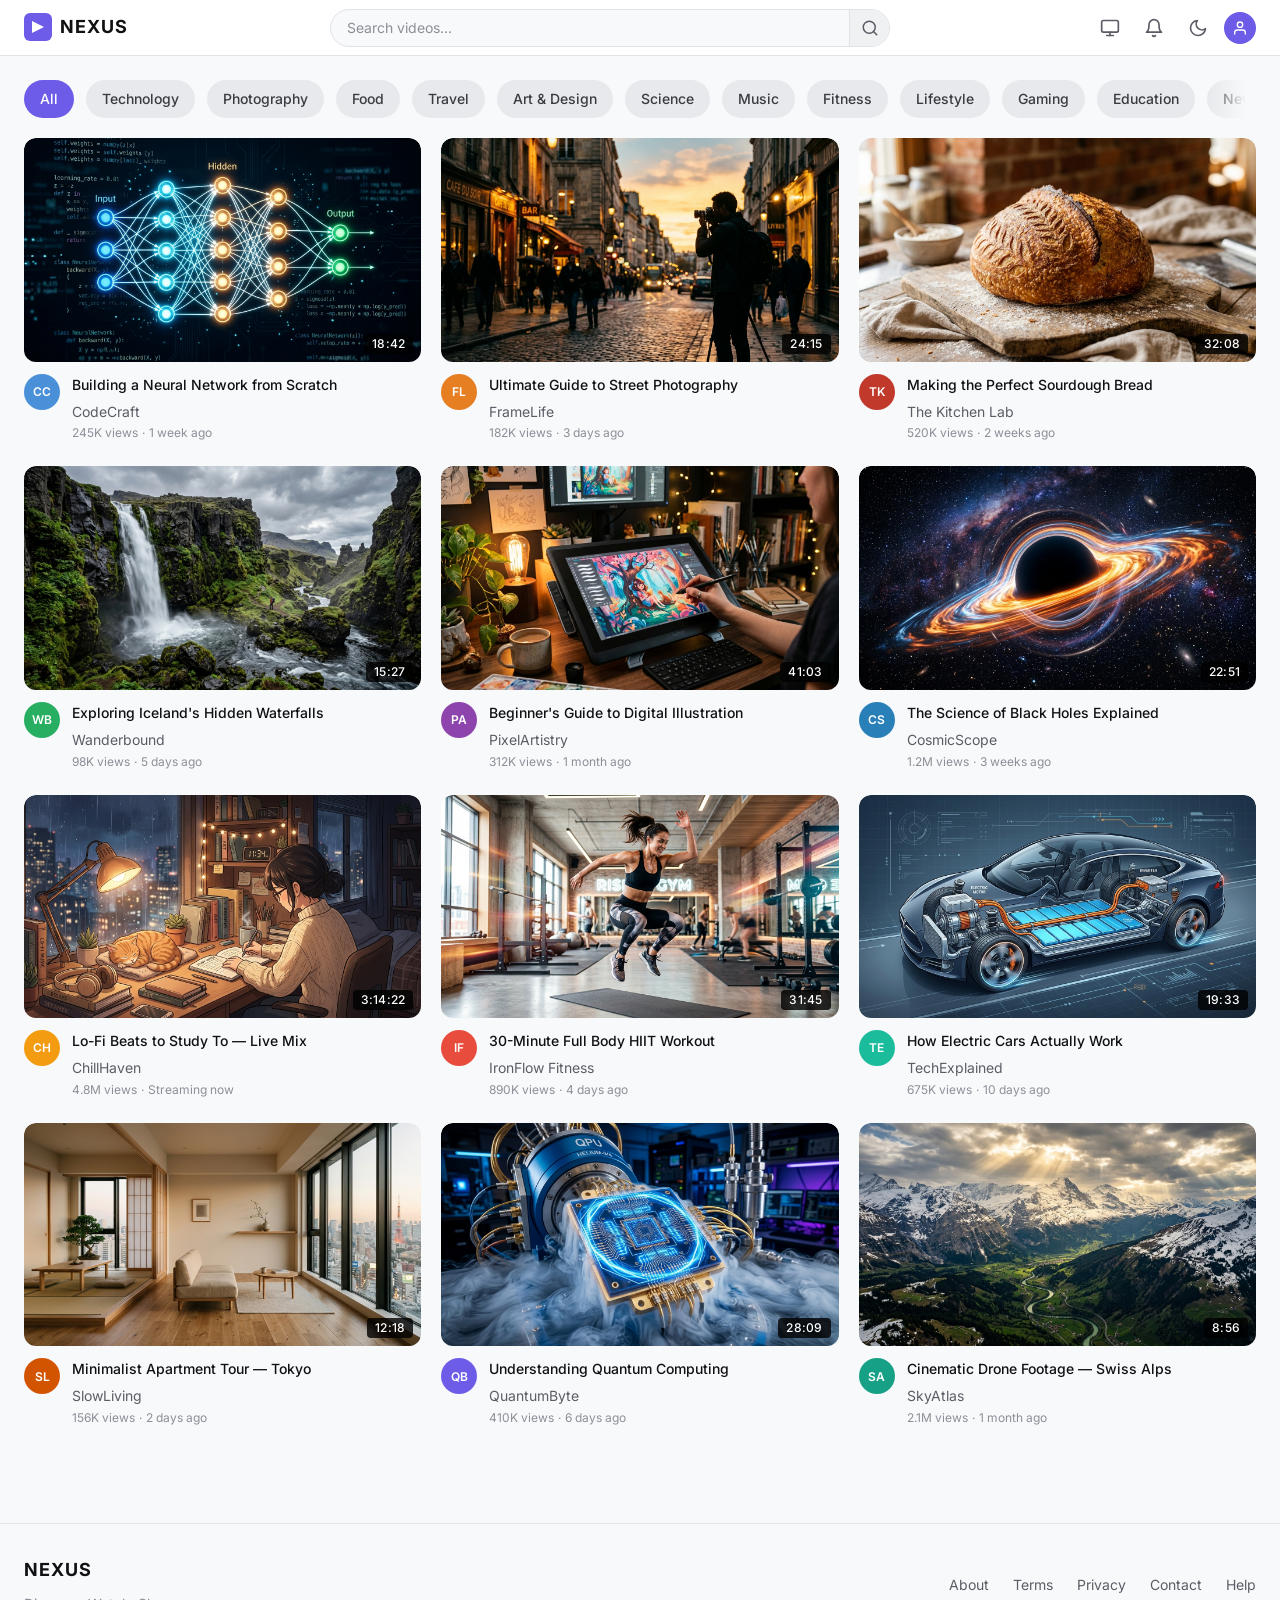
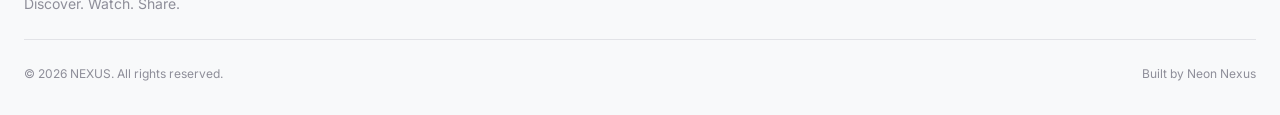
==== commit d1fe8314: "feat(auth): add NEXUS sign-in interface - Create signin.html with email/password form, password togg" ====
--- a/index.html
+++ b/index.html
@@ -561,6 +561,7 @@
   <!-- Scripts -->
   <script src="data/videos.js"></script>
   <script src="js/theme-toggle.js"></script>
+  <script src="js/auth.js"></script>
 
 </body>
 </html>
